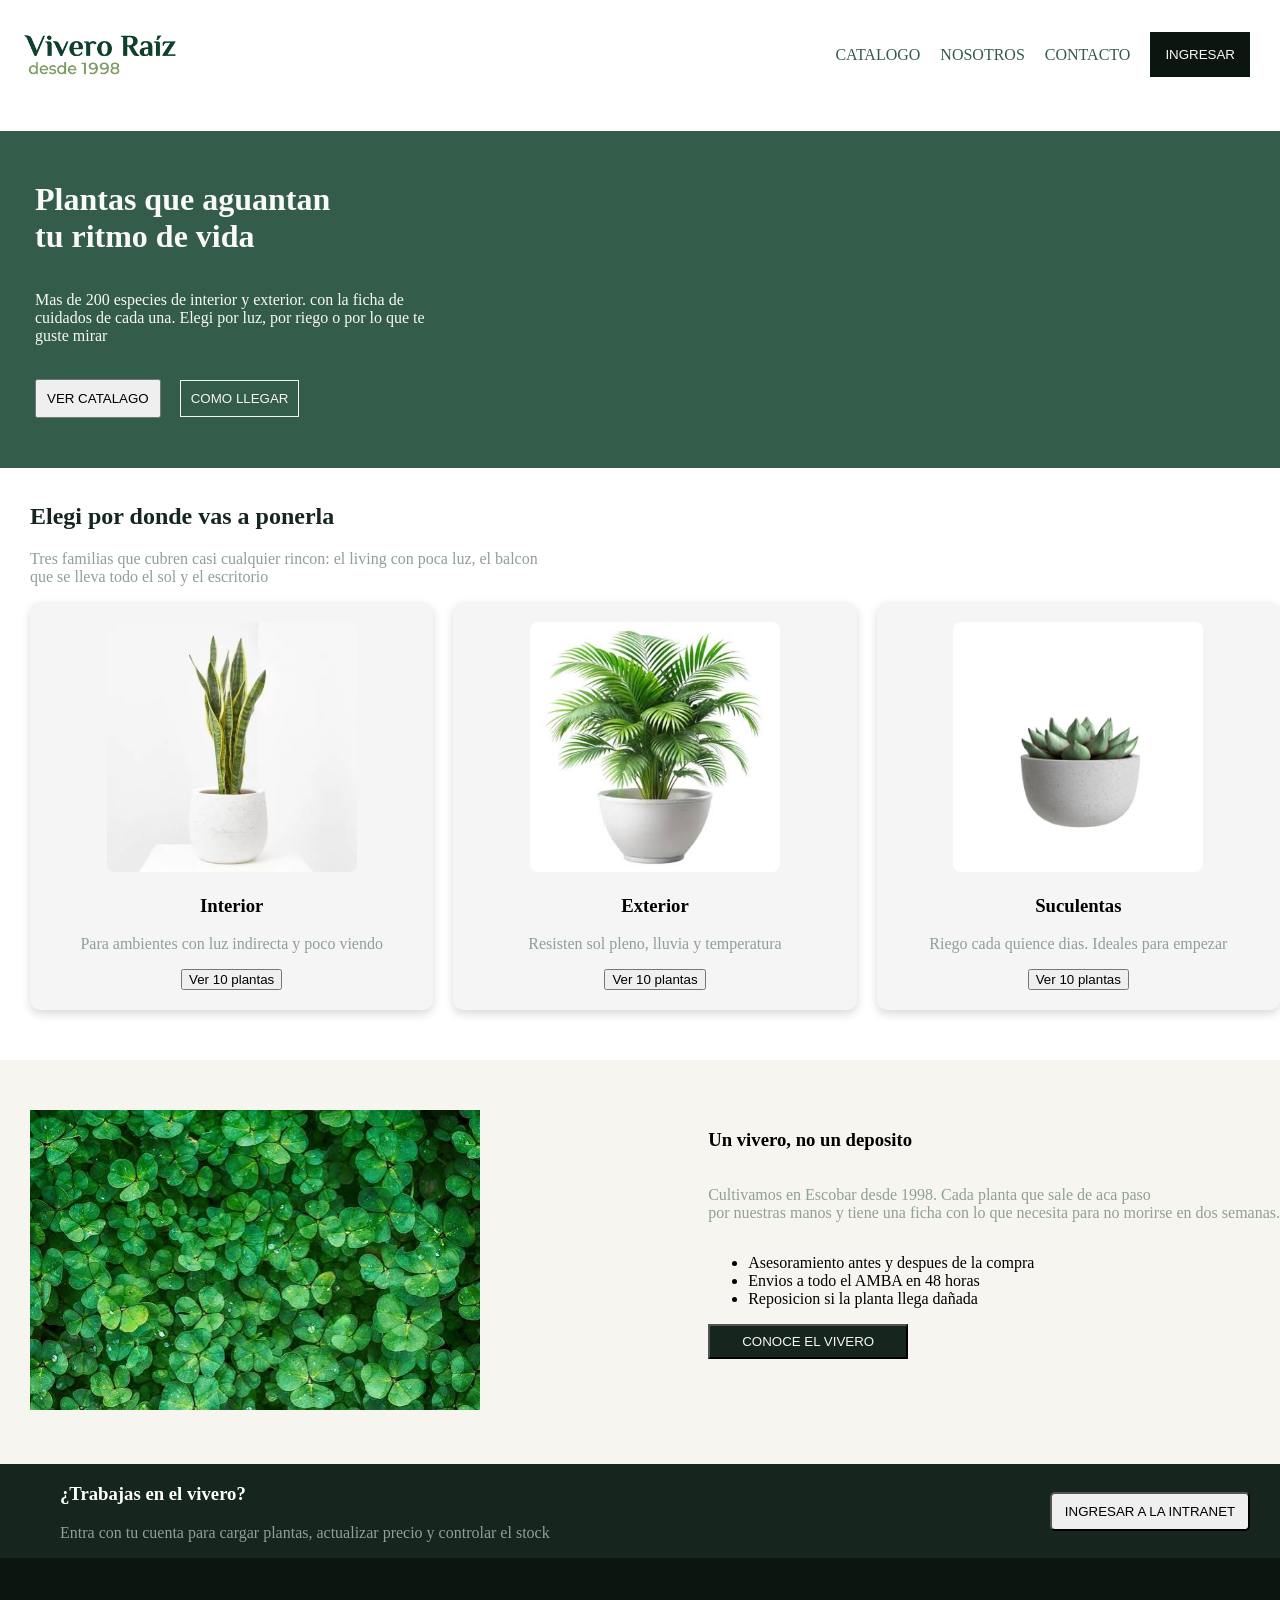
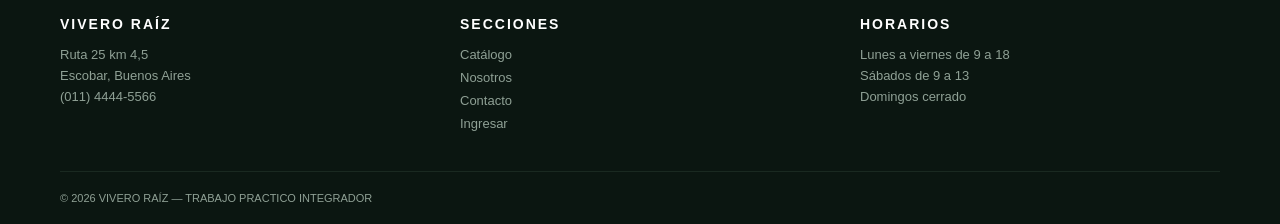
==== index.html @ af9d39dc "mover archivos a la raiz" ====
<!DOCTYPE html>
<html lang="en">

<head>
    <meta charset="UTF-8">
    <meta name="viewport" content="width=device-width, initial-scale=1.0">
    <title>Index</title>
    <link rel="stylesheet" href="index.css">
</head>

<body>

    <nav >
        <img src="img/Gemini_Generated_Image_n17u9tn17u9tn17u.jpg" alt="Logo">
        
        <div class="link"><a  href="catalogo.html">CATALOGO</a>
        <a  href="">NOSOTROS</a>
        <a  href="contacto.html">CONTACTO</a>
        <a  href="login.html"><button>INGRESAR</button></a></div>

    </nav>




    <header>
        <h1>Plantas que aguantan <br> tu ritmo de vida</h1>

        <p>Mas de 200 especies de interior y exterior. con la ficha de<br>
            cuidados de cada una. Elegi por luz, por riego o por lo que te <br>
             guste mirar
        </p> <br>

        <button>VER CATALAGO</button> <button class="btn-llegar">COMO LLEGAR</button>
    </header>


    <article>

        <h2>Elegi por donde vas a ponerla</h2> 
        <p>Tres familias que cubren casi cualquier rincon:
            el living con poca luz, el balcon <br>
            que se lleva todo el sol y el escritorio
        </p>



        <!-- CONTENEDOR DE CARTAS-->

        <div class="contenedor-cards">

            <div class="card">
                <img src="img/sansevieria.jpg" alt="Planta de interior">
                <h3>Interior</h3>
                <p>Para ambientes con luz indirecta y poco viendo</p>
                <button>Ver 10 plantas</button>
            </div>

            <div class="card">
                <img src="img/palmera.jpg" alt="Planta de exterior">
                <h3>Exterior</h3>
                <p>Resisten sol pleno, lluvia y temperatura</p>
                <button>Ver 10 plantas</button>
            </div>

            <div class="card">
                <img src="img/suculenta.jpg" alt="Suculentas">
                <h3>Suculentas</h3>
                <p>Riego cada quience dias. Ideales para empezar</p>
                <button>Ver 10 plantas</button>
            </div>

        </div>


    </article>





    <!-- DIVISION FOTO Y CONOCE EL VIVERO -->

    <article class="articulo-dividido">
        <div class="columna">

            <img src="img/fondo-planta.jpg" alt="Fondo de planta">
        </div>
        <div class="columna2">

            <h3>Un vivero, no un deposito</h3>
            <p>Cultivamos en Escobar desde 1998. Cada planta que sale de aca paso <br> por nuestras manos
                y tiene una ficha con lo que necesita para no morirse en dos semanas.
            </p>

            <ul>
                <li>Asesoramiento antes y despues de la compra</li>
                <li>Envios a todo el AMBA en 48 horas</li>
                <li>Reposicion si la planta llega dañada</li>
            </ul>

            <button>CONOCE EL VIVERO</button>


        </div>
    </article>




    <!-- PARTE DE INTRANET -->

   <article class="intranet">
    <div class="columna-izquierda">
        <h3>¿Trabajas en el vivero?</h3>
        <p>Entra con tu cuenta para cargar plantas, actualizar precio y controlar el stock</p>
    </div>
    
    <div class="columna-derecha">
        <button>INGRESAR A LA INTRANET</button>
    </div>
</article>




<!-- FOOTER -->

<footer class="pie-pagina">
    <!-- Contenedor de las 3 columnas principales -->
    <div class="footer-columnas">
        
        
        <div class="columna">
            <h4>VIVERO RAÍZ</h4>
            <p>Ruta 25 km 4,5</p>
            <p>Escobar, Buenos Aires</p>
            <p>(011) 4444-5566</p>
        </div>

  
        <div class="columna">
            <h4>SECCIONES</h4>
            <nav class="footer-nav">
                <a href="#catalogo">Catálogo</a>
                <a href="#nosotros">Nosotros</a>
                <a href="#contacto">Contacto</a>
                <a href="#ingresar">Ingresar</a>
            </nav>
        </div>

    
        <div class="columna">
            <h4>HORARIOS</h4>
            <p>Lunes a viernes de 9 a 18</p>
            <p>Sábados de 9 a 13</p>
            <p>Domingos cerrado</p>
        </div>

    </div>


    <div class="footer-barra">
        <p>&copy; 2026 VIVERO RAÍZ — TRABAJO PRACTICO INTEGRADOR</p>
    </div>
</footer>



</body>

</html>
---- index.css ----
body{

    margin: 0;
}
    


/*NAV*/

nav {
    display: flex;
    gap: 10px;
    justify-content: space-between;
    align-items: center;

}

nav img {
    width: 200px;
}

.link {
    display: flex;
    gap: 20px;
    padding: 30px;
    align-items: center;
    color: #16261F;
}

.link button {
    border: #0b1611;
    color: #F8F9F8;
    background-color: #0b1611;
    padding: 15px;
}

.link a {
    text-decoration: none;
    color: #345C4A;
}



/*HEADER */


header{
    background-color: #345C4A;
    color: #F8F9F8;
    padding-left: 20px;
}

header h1 {

    padding: 15px;
    padding-top: 50px;
}

header p {
    margin-left: 15px;
}


header button {
    padding: 10px;
    margin-bottom:  50px;
    margin-left: 15px;
}

.btn-llegar {

    color: #f5f5f5;
    background-color: #345C4A;
    border: #f5f5f5 1px solid;
}






/* ARTICULO, H2 Y PARRAFO */ 

article {
  padding-left: 30px;
}

article h2 {
    margin-top: 35px;
    color: #16261F;
}


article p {
    color: #8fa095;
}



/* CONTENEDOR CARTAS */


.contenedor-cards {
    display: flex;
    gap: 20px;
    width: 100%;
    box-sizing: border-box;
}



.card {
    flex: 1;
    text-align: center;
    padding: 20px;
    border-radius: 10px;
    background-color: #f5f5f5;
    box-shadow: 0 4px 10px rgba(0, 0, 0, 0.15);
}

.card img {
    max-width: 100%;
    height: 250px;
    object-fit: cover;
    border-radius: 8px;
}




/* DIVISION FOTO Y CONOCE EL VIVERO */

.articulo-dividido {
  display: flex;
  margin-top: 50px;
  background-color: #F7F5F0;
  padding-top: 50px;
  padding-bottom: 50px;
}

.columna {
  flex: 1; 
}

.columna img {
    max-width: 500px;
    height: 300px;
}

.columna2 {
    display: flex;
    flex-direction: column;
}

.columna2 button {
    width: 200px;
    background-color: #16261F;
    color: #f5f5f5;
    padding: 8px;
}




.intranet {
    display: flex;
    align-items: center;
    justify-content: space-between;
    max-width: 100%;
    gap: 20px;
    background-color: #16261F;
    color: #8fa095;
    margin: 0;
}

.intranet h3 {
    color: #ffffff;
}

.columna-izquierda, 
.columna-derecha {
    
    margin-left: 30px;
}

.columna-derecha {
    display: flex;
    justify-content: center; 
}

.columna-derecha button {
    padding: 10px;
    border-radius: 5px;
    width: 200px;
    margin-right: 30px;
}








/* FOOTER */


.pie-pagina {
    background-color: #0b1611; 
    color: #8fa095; 
    font-family: sans-serif;
    padding: 40px 60px 20px 60px;
}


.footer-columnas {
    display: flex;
    justify-content: space-between;
    align-items: flex-start;
    gap: 40px;
    margin-bottom: 40px; 
}


.columna {
    flex: 1;
}


.columna h4 {
    color: #ffffff; 
    font-size: 14px;
    letter-spacing: 2px; 
    margin-bottom: 15px;
}


.columna p {
    font-size: 13px;
    margin: 6px 0;
}


.footer-nav {
    display: flex;
    flex-direction: column; 
    gap: 8px;
    align-items: start;
}


.footer-nav a {
    color: #8fa095;
    text-decoration: none;
    font-size: 13px;

}



.footer-barra {
    border-top: 1px solid #1a2921;
    padding-top: 20px;
}

.footer-barra p {
    font-size: 11px;
    text-transform: uppercase;
    margin: 0;
}
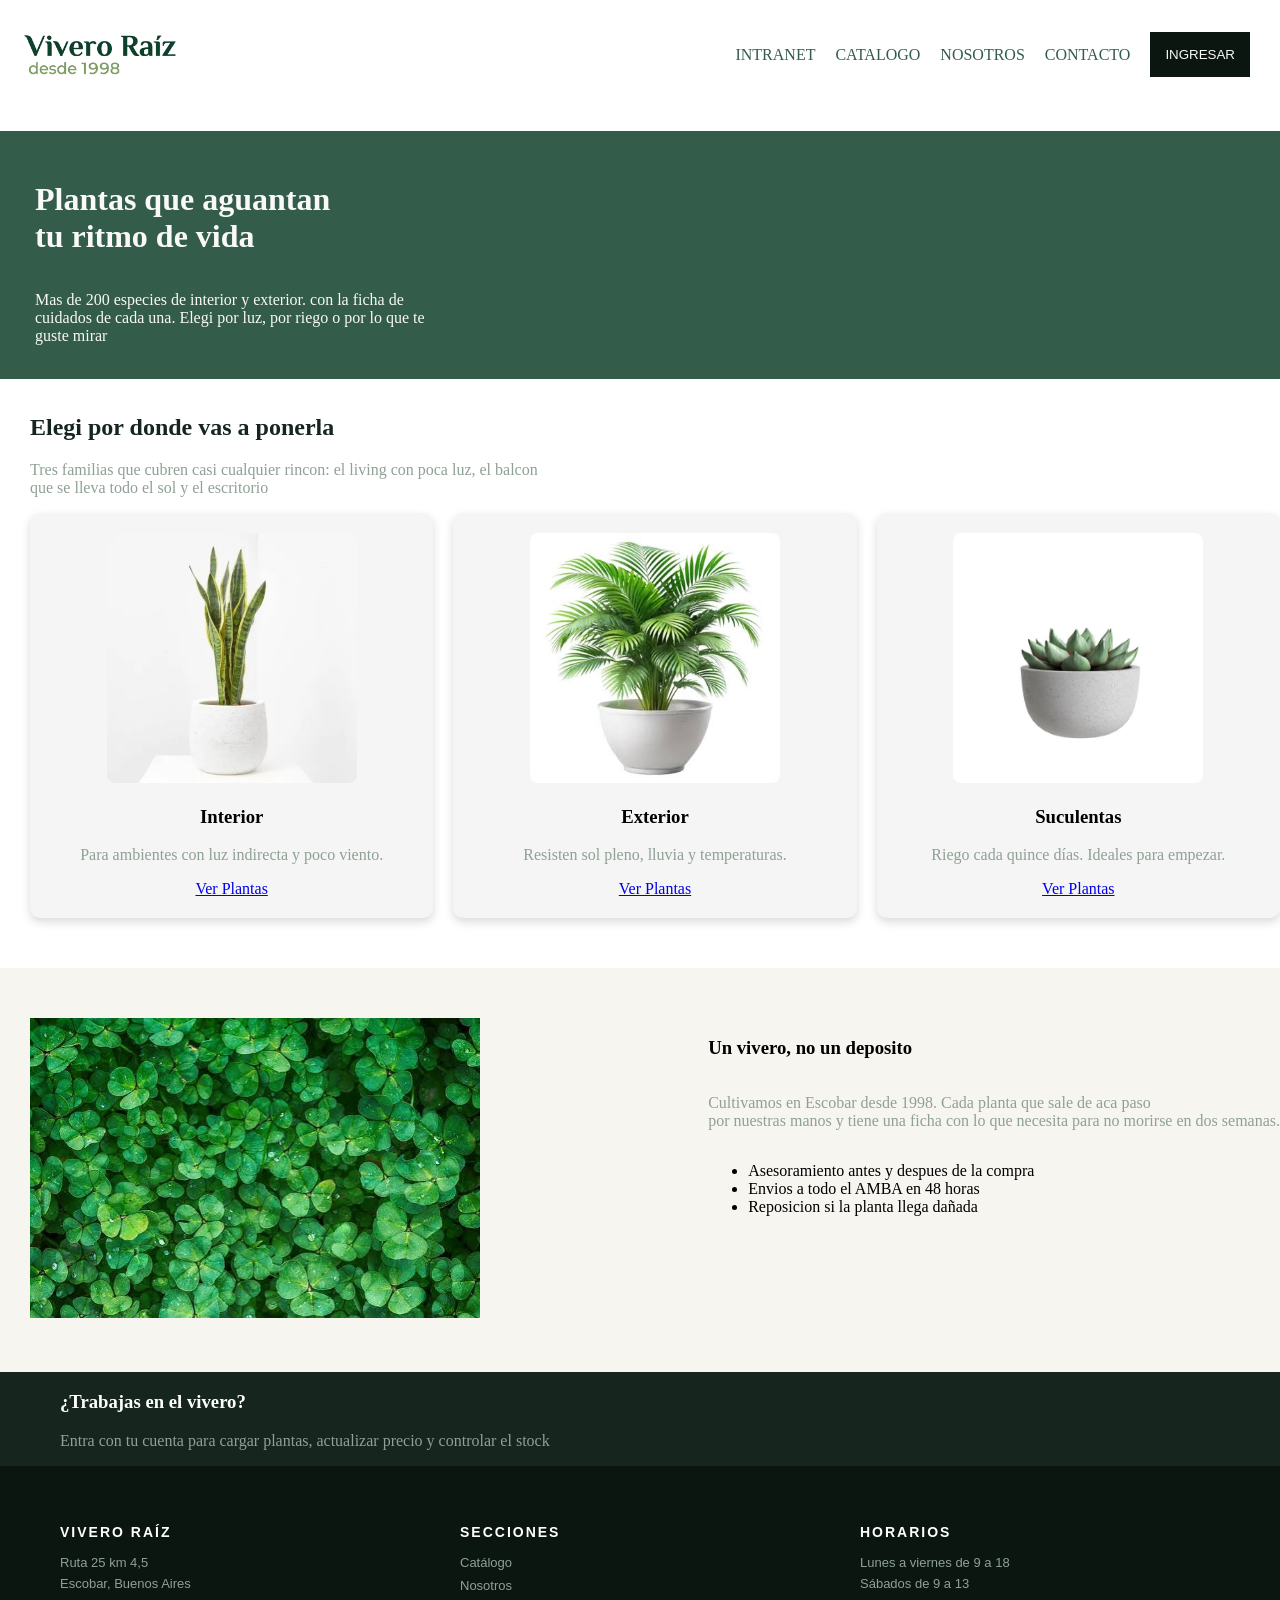
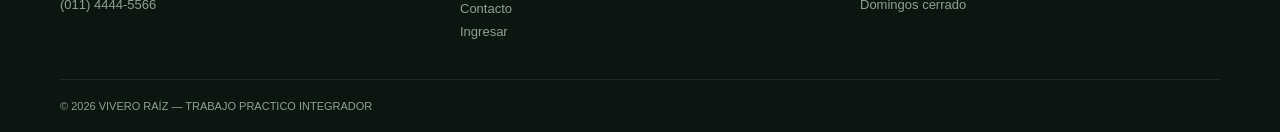
==== commit 321833f5: "pagina completa" ====
--- a/index.html
+++ b/index.html
@@ -6,19 +6,25 @@
     <meta name="viewport" content="width=device-width, initial-scale=1.0">
     <title>Index</title>
     <link rel="stylesheet" href="index.css">
+    <script src="validaciones.js"></script>
+    <script src="index.js" defer></script>
 </head>
 
 <body>
 
-    <nav >
+    <nav>
         <img src="img/Gemini_Generated_Image_n17u9tn17u9tn17u.jpg" alt="Logo">
-        
-        <div class="link"><a  href="catalogo.html">CATALOGO</a>
-        <a  href="">NOSOTROS</a>
-        <a  href="contacto.html">CONTACTO</a>
-        <a  href="login.html"><button>INGRESAR</button></a></div>
+
+        <div class="link">
+            <a href="intranet.html">INTRANET</a>
+            <a href="catalogo.html">CATALOGO</a>
+            <a href="nosotros.html">NOSOTROS</a>
+            <a href="contacto.html">CONTACTO</a>
+            <a href="login.html"><button>INGRESAR</button></a>
+        </div>
 
     </nav>
+
 
 
 
@@ -28,16 +34,15 @@
 
         <p>Mas de 200 especies de interior y exterior. con la ficha de<br>
             cuidados de cada una. Elegi por luz, por riego o por lo que te <br>
-             guste mirar
+            guste mirar
         </p> <br>
 
-        <button>VER CATALAGO</button> <button class="btn-llegar">COMO LLEGAR</button>
     </header>
 
 
     <article>
 
-        <h2>Elegi por donde vas a ponerla</h2> 
+        <h2>Elegi por donde vas a ponerla</h2>
         <p>Tres familias que cubren casi cualquier rincon:
             el living con poca luz, el balcon <br>
             que se lleva todo el sol y el escritorio
@@ -46,36 +51,10 @@
 
 
         <!-- CONTENEDOR DE CARTAS-->
-
-        <div class="contenedor-cards">
-
-            <div class="card">
-                <img src="img/sansevieria.jpg" alt="Planta de interior">
-                <h3>Interior</h3>
-                <p>Para ambientes con luz indirecta y poco viendo</p>
-                <button>Ver 10 plantas</button>
-            </div>
-
-            <div class="card">
-                <img src="img/palmera.jpg" alt="Planta de exterior">
-                <h3>Exterior</h3>
-                <p>Resisten sol pleno, lluvia y temperatura</p>
-                <button>Ver 10 plantas</button>
-            </div>
-
-            <div class="card">
-                <img src="img/suculenta.jpg" alt="Suculentas">
-                <h3>Suculentas</h3>
-                <p>Riego cada quience dias. Ideales para empezar</p>
-                <button>Ver 10 plantas</button>
-            </div>
-
-        </div>
+        <div class="contenedor-cards" id="contenedor-cards"></div>
 
 
     </article>
-
-
 
 
 
@@ -99,7 +78,7 @@
                 <li>Reposicion si la planta llega dañada</li>
             </ul>
 
-            <button>CONOCE EL VIVERO</button>
+
 
 
         </div>
@@ -110,60 +89,56 @@
 
     <!-- PARTE DE INTRANET -->
 
-   <article class="intranet">
-    <div class="columna-izquierda">
-        <h3>¿Trabajas en el vivero?</h3>
-        <p>Entra con tu cuenta para cargar plantas, actualizar precio y controlar el stock</p>
-    </div>
-    
-    <div class="columna-derecha">
-        <button>INGRESAR A LA INTRANET</button>
-    </div>
-</article>
+    <article class="intranet">
+        <div class="columna-izquierda">
+            <h3>¿Trabajas en el vivero?</h3>
+            <p>Entra con tu cuenta para cargar plantas, actualizar precio y controlar el stock</p>
+        </div>
+    </article>
 
 
+    </header>
+
+    <!-- FOOTER -->
+
+    <footer class="pie-pagina">
+        <!-- Contenedor de las 3 columnas principales -->
+        <div class="footer-columnas">
 
 
-<!-- FOOTER -->
+            <div class="columna">
+                <h4>VIVERO RAÍZ</h4>
+                <p>Ruta 25 km 4,5</p>
+                <p>Escobar, Buenos Aires</p>
+                <p>(011) 4444-5566</p>
+            </div>
 
-<footer class="pie-pagina">
-    <!-- Contenedor de las 3 columnas principales -->
-    <div class="footer-columnas">
-        
-        
-        <div class="columna">
-            <h4>VIVERO RAÍZ</h4>
-            <p>Ruta 25 km 4,5</p>
-            <p>Escobar, Buenos Aires</p>
-            <p>(011) 4444-5566</p>
+
+            <div class="columna">
+                <h4>SECCIONES</h4>
+                <nav class="footer-nav">
+                    <a href="#catalogo">Catálogo</a>
+                    <a href="#nosotros">Nosotros</a>
+                    <a href="#contacto">Contacto</a>
+                    <a href="#ingresar">Ingresar</a>
+                </nav>
+            </div>
+
+
+            <div class="columna">
+                <h4>HORARIOS</h4>
+                <p>Lunes a viernes de 9 a 18</p>
+                <p>Sábados de 9 a 13</p>
+                <p>Domingos cerrado</p>
+            </div>
+
         </div>
 
-  
-        <div class="columna">
-            <h4>SECCIONES</h4>
-            <nav class="footer-nav">
-                <a href="#catalogo">Catálogo</a>
-                <a href="#nosotros">Nosotros</a>
-                <a href="#contacto">Contacto</a>
-                <a href="#ingresar">Ingresar</a>
-            </nav>
+
+        <div class="footer-barra">
+            <p>&copy; 2026 VIVERO RAÍZ — TRABAJO PRACTICO INTEGRADOR</p>
         </div>
-
-    
-        <div class="columna">
-            <h4>HORARIOS</h4>
-            <p>Lunes a viernes de 9 a 18</p>
-            <p>Sábados de 9 a 13</p>
-            <p>Domingos cerrado</p>
-        </div>
-
-    </div>
-
-
-    <div class="footer-barra">
-        <p>&copy; 2026 VIVERO RAÍZ — TRABAJO PRACTICO INTEGRADOR</p>
-    </div>
-</footer>
+    </footer>
 
 
 
--- a/index.css
+++ b/index.css
@@ -1,8 +1,6 @@
-body{
-
+body {
     margin: 0;
 }
-    
 
 
 /*NAV*/
@@ -40,6 +38,59 @@
 }
 
 
+/* MENU HAMBURGUESA */
+
+/* Botón oculto en computadora */
+
+.menu-toggle {
+    display: none;
+    background-color: #16261F;
+    color: #FFFFFF;
+    border: none;
+    padding: 10px 15px;
+    font-size: 25px;
+    cursor: pointer;
+}
+
+/* Responsive */
+
+@media screen and (max-width: 768px) {
+
+    nav {
+        display: flex;
+        flex-wrap: wrap;
+        justify-content: space-between;
+        align-items: center;
+        padding: 15px;
+    }
+
+    nav img {
+        width: 140px;
+    }
+
+    .menu-toggle {
+        display: block;
+    }
+
+    .link {
+        display: none;
+        flex-direction: column;
+        align-items: flex-start;
+        width: 100%;
+        padding: 15px 0;
+        gap: 15px;
+    }
+
+    .link.activo {
+        display: flex;
+    }
+
+    .link a {
+        width: 100%;
+    }
+
+}
+
 
 /*HEADER */
 
@@ -61,10 +112,11 @@
 }
 
 
-header button {
+header button a {
     padding: 10px;
     margin-bottom:  50px;
     margin-left: 15px;
+    color: #0b1611;
 }
 
 .btn-llegar {
@@ -268,3 +320,166 @@
     text-transform: uppercase;
     margin: 0;
 }
+
+
+
+
+
+
+
+
+/*   tablet   */
+@media screen and (max-width: 1023px) {
+
+
+
+    /* NAV */
+    nav {
+        display: flex;
+        flex-direction: column;
+        align-items: center;
+        gap: 15px;
+        padding: 15px;
+    }
+
+    .link {
+        display: flex;
+        flex-direction: column;
+        width: 100%;
+        text-align: center;
+        gap: 10px;
+    }
+
+    .link a button {
+        width: 100%;
+    }
+
+
+    /* Encabezado Principal */
+    header {
+        text-align: center;
+        padding: 20px 15px;
+    }
+
+    header h1 {
+        font-size: 2.2rem;
+    }
+
+    header button {
+        width: 100%;
+        margin-bottom: 10px;
+        box-sizing: border-box;
+    }
+
+    /* Tarjetas  1 abajo de la otra */
+    .contenedor-cards {
+        display: grid;
+        grid-template-columns: 1fr; 
+        gap: 20px;
+        padding: 0 15px;
+        margin-bottom: 30px;
+    }
+
+    .card {
+        width: 100%;
+        box-sizing: border-box;
+    }
+
+    .card img {
+        width: 100%;
+        height: auto;
+    }
+
+
+
+
+    /* Seccion dividida */
+    .articulo-dividido {
+        display: flex;
+        flex-direction: column;
+        gap: 20px;
+        padding: 20px 15px;
+    }
+
+    .articulo-dividido .columna,
+    .articulo-dividido .columna2 {
+        width: 100%;
+        box-sizing: border-box;
+    }
+
+    .articulo-dividido img {
+        width: 100%;
+        height: auto;
+    }
+
+    .articulo-dividido button {
+        width: 100%;
+    }
+
+
+
+
+
+    /* Intranet */
+    .intranet {
+        display: flex;
+        flex-direction: column;
+        text-align: center;
+        gap: 15px;
+        padding: 25px 15px;
+    }
+
+    .intranet .columna-izquierda,
+    .intranet .columna-derecha {
+        width: 100%;
+    }
+
+    .intranet button {
+        width: 100%;
+    }
+
+
+
+
+
+    /* Footer */
+    .footer-columnas {
+        display: flex;
+        flex-direction: column;
+        text-align: center;
+        gap: 20px;
+        padding: 25px 15px;
+    }
+
+    .footer-nav {
+        display: flex;
+        flex-direction: column;
+        gap: 8px;
+    }
+}
+
+
+/*  celu */
+@media screen and (max-width: 767px) {
+
+    header h1 {
+        font-size: 1.8rem;
+    }
+
+    /* Quita los br */
+    header br,
+    article p br,
+    .columna2 p br {
+        display: none;
+    }
+
+    article h2 {
+        font-size: 1.5rem;
+        text-align: center;
+    }
+
+    article p {
+        text-align: center;
+        padding: 0 10px;
+    }
+}
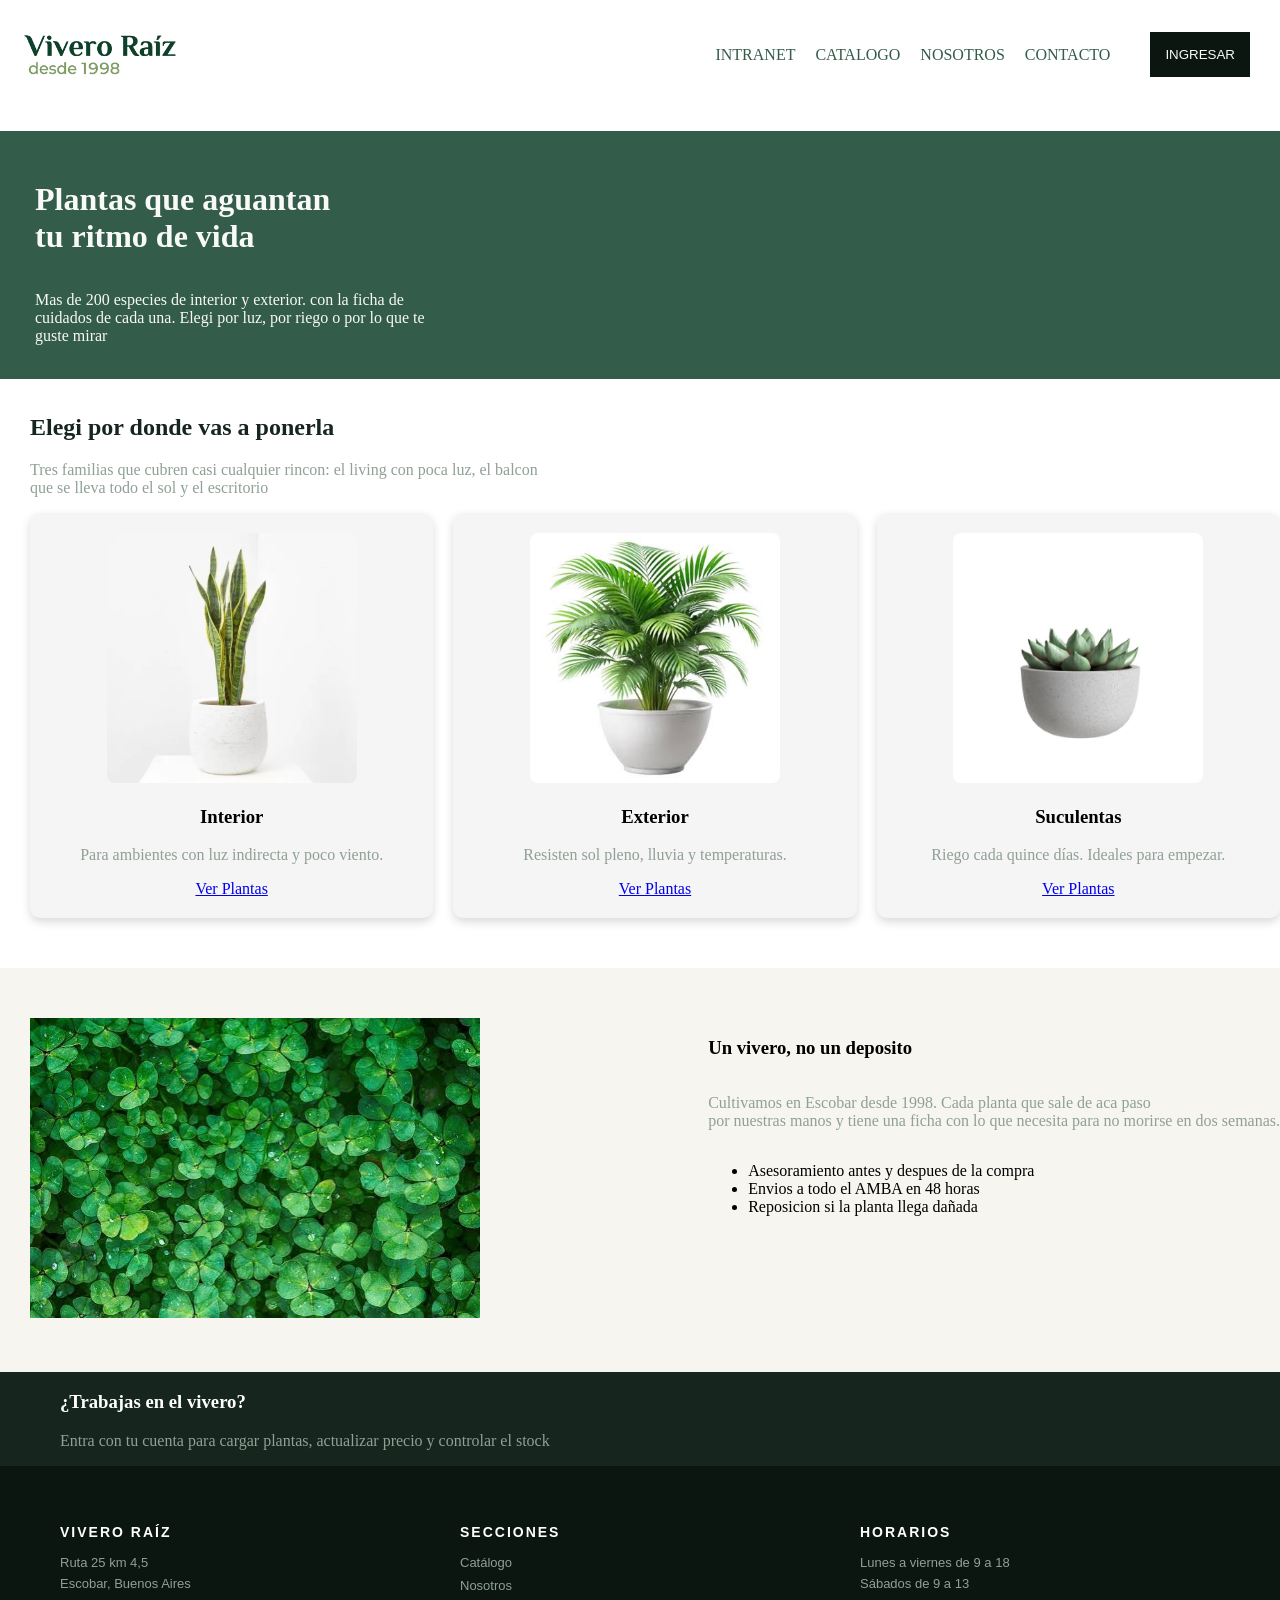
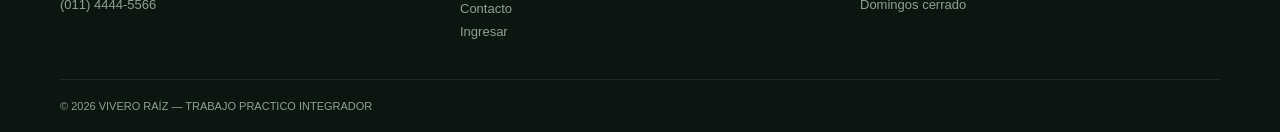
==== commit c1669922: "saludo usuario" ====
--- a/index.html
+++ b/index.html
@@ -1,16 +1,23 @@
+
 <!DOCTYPE html>
-<html lang="en">
+<html lang="es">
 
 <head>
     <meta charset="UTF-8">
     <meta name="viewport" content="width=device-width, initial-scale=1.0">
-    <title>Index</title>
+
+    <title>Vivero Raíz</title>
+
     <link rel="stylesheet" href="index.css">
-    <script src="validaciones.js"></script>
+
+    <script src="sesion.js" defer></script>
+    <script src="validaciones.js" defer></script>
     <script src="index.js" defer></script>
 </head>
 
 <body>
+
+    <!-- NAVBAR -->
 
     <nav>
         <img src="img/Gemini_Generated_Image_n17u9tn17u9tn17u.jpg" alt="Logo">
@@ -20,56 +27,70 @@
             <a href="catalogo.html">CATALOGO</a>
             <a href="nosotros.html">NOSOTROS</a>
             <a href="contacto.html">CONTACTO</a>
-            <a href="login.html"><button>INGRESAR</button></a>
+
+            <span class="saludo-usuario"></span>
+
+            <a href="#" class="btn-cerrar-sesion" hidden>CERRAR SESION</a>
+
+            <a href="login.html" class="btn-ingresar">
+                <button type="button">INGRESAR</button>
+            </a>
         </div>
-
     </nav>
 
 
-
-
+    <!-- PRESENTACION -->
 
     <header>
+
         <h1>Plantas que aguantan <br> tu ritmo de vida</h1>
 
-        <p>Mas de 200 especies de interior y exterior. con la ficha de<br>
+        <p>
+            Mas de 200 especies de interior y exterior. con la ficha de<br>
             cuidados de cada una. Elegi por luz, por riego o por lo que te <br>
             guste mirar
-        </p> <br>
+        </p>
+
+        <br>
 
     </header>
 
 
+    <!-- CATEGORIAS DE PLANTAS -->
+
     <article>
 
         <h2>Elegi por donde vas a ponerla</h2>
-        <p>Tres familias que cubren casi cualquier rincon:
+
+        <p>
+            Tres familias que cubren casi cualquier rincon:
             el living con poca luz, el balcon <br>
             que se lleva todo el sol y el escritorio
         </p>
 
 
+        <!-- CONTENEDOR DE CARTAS -->
 
-        <!-- CONTENEDOR DE CARTAS-->
         <div class="contenedor-cards" id="contenedor-cards"></div>
 
-
     </article>
-
 
 
     <!-- DIVISION FOTO Y CONOCE EL VIVERO -->
 
     <article class="articulo-dividido">
+
         <div class="columna">
-
             <img src="img/fondo-planta.jpg" alt="Fondo de planta">
         </div>
+
         <div class="columna2">
 
             <h3>Un vivero, no un deposito</h3>
-            <p>Cultivamos en Escobar desde 1998. Cada planta que sale de aca paso <br> por nuestras manos
-                y tiene una ficha con lo que necesita para no morirse en dos semanas.
+
+            <p>
+                Cultivamos en Escobar desde 1998. Cada planta que sale de aca paso <br>
+                por nuestras manos y tiene una ficha con lo que necesita para no morirse en dos semanas.
             </p>
 
             <ul>
@@ -78,33 +99,28 @@
                 <li>Reposicion si la planta llega dañada</li>
             </ul>
 
+        </div>
 
-
-
-        </div>
     </article>
-
-
 
 
     <!-- PARTE DE INTRANET -->
 
     <article class="intranet">
+
         <div class="columna-izquierda">
             <h3>¿Trabajas en el vivero?</h3>
             <p>Entra con tu cuenta para cargar plantas, actualizar precio y controlar el stock</p>
         </div>
+
     </article>
 
-
-    </header>
 
     <!-- FOOTER -->
 
     <footer class="pie-pagina">
-        <!-- Contenedor de las 3 columnas principales -->
+
         <div class="footer-columnas">
-
 
             <div class="columna">
                 <h4>VIVERO RAÍZ</h4>
@@ -116,6 +132,7 @@
 
             <div class="columna">
                 <h4>SECCIONES</h4>
+
                 <nav class="footer-nav">
                     <a href="#catalogo">Catálogo</a>
                     <a href="#nosotros">Nosotros</a>
@@ -138,10 +155,8 @@
         <div class="footer-barra">
             <p>&copy; 2026 VIVERO RAÍZ — TRABAJO PRACTICO INTEGRADOR</p>
         </div>
+
     </footer>
 
-
-
 </body>
-
-</html>+</html>
